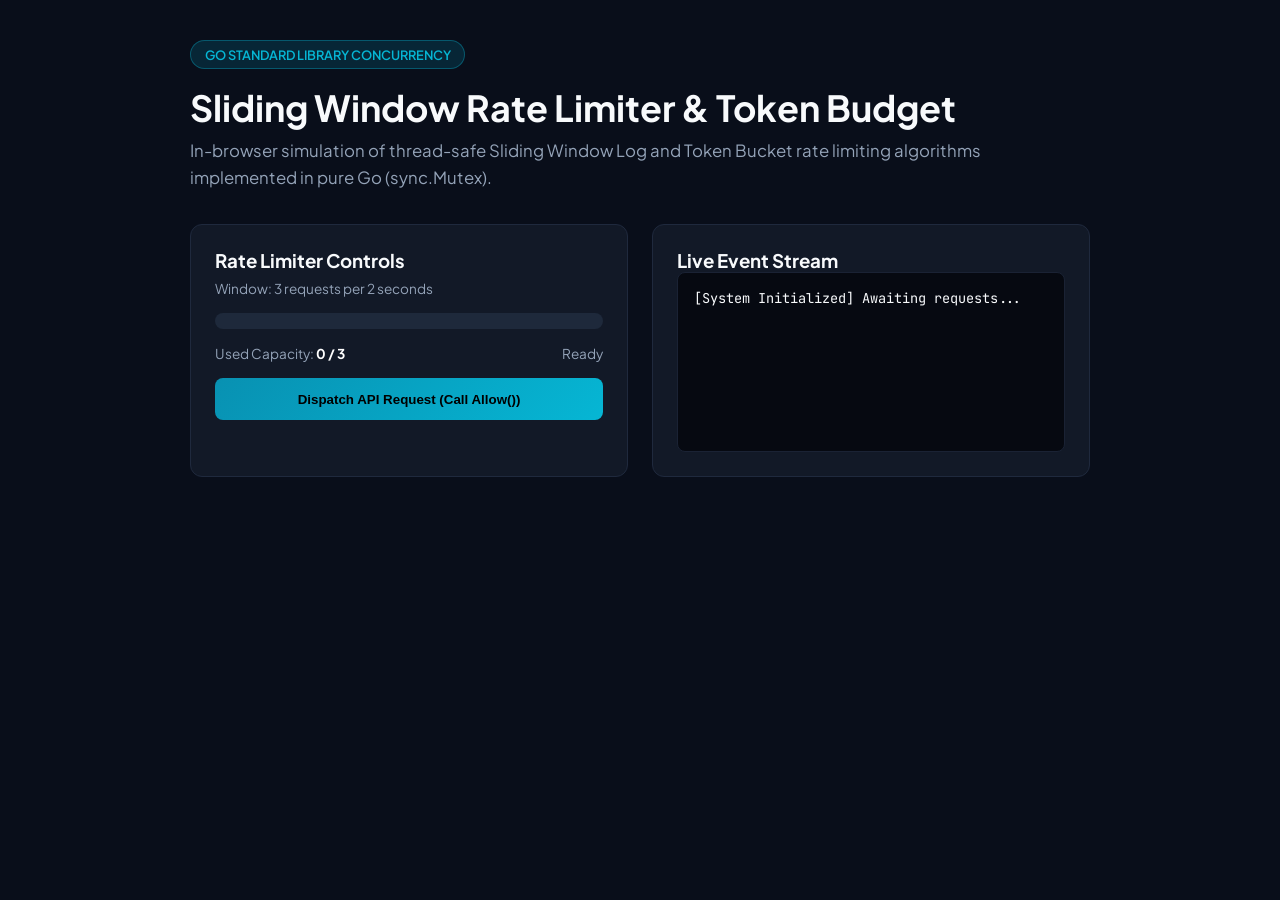
==== index.html @ 5bf1c3f3 "implement full app fixes and mvp creation" ====
<!DOCTYPE html>
<html lang="en">
<head>
  <meta charset="UTF-8">
  <meta name="viewport" content="width=device-width, initial-scale=1.0">
  <title>Leke Sliding Window Limiter — Interactive Workbench</title>
  <link href="https://fonts.googleapis.com/css2?family=Plus+Jakarta+Sans:wght@400;500;600;700&family=JetBrains+Mono:wght@400;500&display=swap" rel="stylesheet">
  <style>
    :root {
      --bg: #090e1a;
      --card: #121927;
      --border: #1f293d;
      --accent: #06b6d4;
      --accent-glow: rgba(6, 182, 212, 0.25);
      --success: #10b981;
      --danger: #ef4444;
      --text: #f8fafc;
      --muted: #94a3b8;
    }
    * { box-sizing: border-box; margin: 0; padding: 0; }
    body {
      font-family: 'Plus Jakarta Sans', sans-serif;
      background: var(--bg); color: var(--text); padding: 2.5rem 1rem;
      display: flex; flex-direction: column; align-items: center; min-height: 100vh;
    }
    .container { max-width: 900px; width: 100%; }
    .badge {
      display: inline-block; background: rgba(6, 182, 212, 0.15);
      border: 1px solid rgba(6, 182, 212, 0.35); color: var(--accent);
      padding: 0.35rem 0.85rem; border-radius: 9999px; font-size: 0.8rem; font-weight: 600;
      text-transform: uppercase; margin-bottom: 1rem;
    }
    h1 { font-size: 2.25rem; font-weight: 700; margin-bottom: 0.5rem; }
    p.sub { color: var(--muted); font-size: 1.05rem; margin-bottom: 2rem; line-height: 1.6; }
    .grid { display: grid; grid-template-columns: 1fr 1fr; gap: 1.5rem; margin-bottom: 1.5rem; }
    @media(max-width: 768px) { .grid { grid-template-columns: 1fr; } }
    .card {
      background: var(--card); border: 1px solid var(--border);
      border-radius: 12px; padding: 1.5rem;
    }
    button {
      background: linear-gradient(135deg, #0891b2, #06b6d4);
      color: #000; font-weight: 700; padding: 0.85rem 1.5rem;
      border: none; border-radius: 8px; cursor: pointer; width: 100%; margin-top: 1rem;
    }
    .meter { height: 16px; background: #1e293b; border-radius: 999px; overflow: hidden; margin: 1rem 0; }
    .meter-fill { height: 100%; background: #06b6d4; width: 0%; transition: width 0.3s ease; }
    .log-window {
      background: #060911; border: 1px solid #1a2234; border-radius: 8px;
      padding: 1rem; height: 180px; overflow-y: auto; font-family: 'JetBrains Mono', monospace; font-size: 0.85rem;
    }
  </style>
</head>
<body>
  <div class="container">
    <div class="badge">Go Standard Library Concurrency</div>
    <h1>Sliding Window Rate Limiter & Token Budget</h1>
    <p class="sub">In-browser simulation of thread-safe Sliding Window Log and Token Bucket rate limiting algorithms implemented in pure Go (sync.Mutex).</p>

    <div class="grid">
      <div class="card">
        <h3>Rate Limiter Controls</h3>
        <p style="font-size: 0.85rem; color: var(--muted); margin: 0.5rem 0;">Window: 3 requests per 2 seconds</p>
        <div class="meter"><div id="meterFill" class="meter-fill"></div></div>
        <div style="display: flex; justify-content: space-between; font-size: 0.85rem; color: var(--muted);">
          <span>Used Capacity: <strong id="usedCap" style="color: #fff;">0 / 3</strong></span>
          <span id="cooldownTimer">Ready</span>
        </div>
        <button onclick="fireRequest()">Dispatch API Request (Call Allow())</button>
      </div>

      <div class="card">
        <h3>Live Event Stream</h3>
        <div id="logStream" class="log-window">
          <div>[System Initialized] Awaiting requests...</div>
        </div>
      </div>
    </div>
  </div>

  <script>
    let timestamps = [];
    const maxReqs = 3;
    const windowMs = 2000;

    function fireRequest() {
      const now = Date.now();
      timestamps = timestamps.filter(t => (now - t) < windowMs);

      const log = document.getElementById('logStream');
      const timeStr = new Date().toLocaleTimeString();

      if (timestamps.length < maxReqs) {
        timestamps.push(now);
        log.innerHTML = `<div style="color: #10b981;">[${timeStr}] 🟢 ALLOWED - Request accepted (${timestamps.length}/${maxReqs})</div>` + log.innerHTML;
      } else {
        log.innerHTML = `<div style="color: #ef4444;">[${timeStr}] 🔴 BLOCKED - Rate limit exceeded (${timestamps.length}/${maxReqs})</div>` + log.innerHTML;
      }

      updateUI();
    }

    function updateUI() {
      const now = Date.now();
      timestamps = timestamps.filter(t => (now - t) < windowMs);
      const pct = (timestamps.length / maxReqs) * 100;
      document.getElementById('meterFill').style.width = `${pct}%`;
      document.getElementById('meterFill').style.background = pct >= 100 ? '#ef4444' : '#06b6d4';
      document.getElementById('usedCap').textContent = `${timestamps.length} / ${maxReqs}`;
    }

    setInterval(updateUI, 500);
  </script>
</body>
</html>
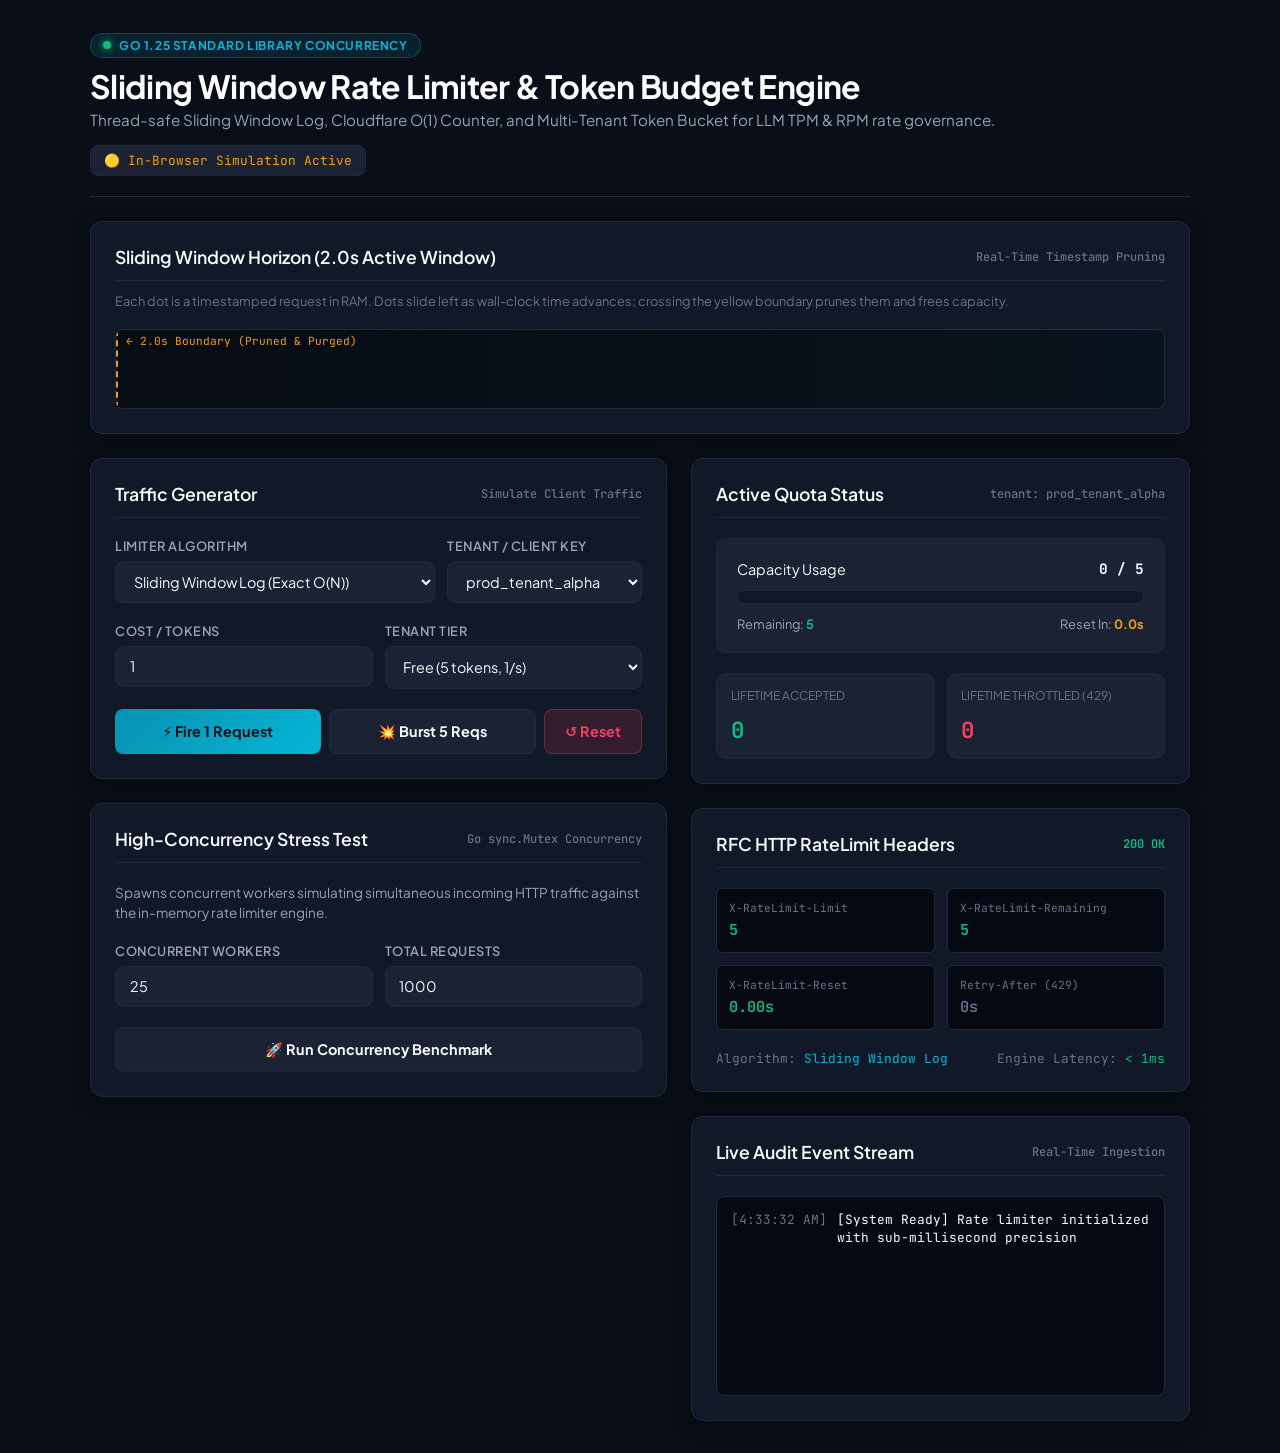
==== commit fc70ed8e: "feat: revamp limiter with sliding window log, Cloudflare counter, token bucket, and senior demo scri" ====
--- a/index.html
+++ b/index.html
@@ -3,113 +3,62 @@
 <head>
   <meta charset="UTF-8">
   <meta name="viewport" content="width=device-width, initial-scale=1.0">
-  <title>Leke Sliding Window Limiter — Interactive Workbench</title>
-  <link href="https://fonts.googleapis.com/css2?family=Plus+Jakarta+Sans:wght@400;500;600;700&family=JetBrains+Mono:wght@400;500&display=swap" rel="stylesheet">
-  <style>
-    :root {
-      --bg: #090e1a;
-      --card: #121927;
-      --border: #1f293d;
-      --accent: #06b6d4;
-      --accent-glow: rgba(6, 182, 212, 0.25);
-      --success: #10b981;
-      --danger: #ef4444;
-      --text: #f8fafc;
-      --muted: #94a3b8;
-    }
-    * { box-sizing: border-box; margin: 0; padding: 0; }
-    body {
-      font-family: 'Plus Jakarta Sans', sans-serif;
-      background: var(--bg); color: var(--text); padding: 2.5rem 1rem;
-      display: flex; flex-direction: column; align-items: center; min-height: 100vh;
-    }
-    .container { max-width: 900px; width: 100%; }
-    .badge {
-      display: inline-block; background: rgba(6, 182, 212, 0.15);
-      border: 1px solid rgba(6, 182, 212, 0.35); color: var(--accent);
-      padding: 0.35rem 0.85rem; border-radius: 9999px; font-size: 0.8rem; font-weight: 600;
-      text-transform: uppercase; margin-bottom: 1rem;
-    }
-    h1 { font-size: 2.25rem; font-weight: 700; margin-bottom: 0.5rem; }
-    p.sub { color: var(--muted); font-size: 1.05rem; margin-bottom: 2rem; line-height: 1.6; }
-    .grid { display: grid; grid-template-columns: 1fr 1fr; gap: 1.5rem; margin-bottom: 1.5rem; }
-    @media(max-width: 768px) { .grid { grid-template-columns: 1fr; } }
-    .card {
-      background: var(--card); border: 1px solid var(--border);
-      border-radius: 12px; padding: 1.5rem;
-    }
-    button {
-      background: linear-gradient(135deg, #0891b2, #06b6d4);
-      color: #000; font-weight: 700; padding: 0.85rem 1.5rem;
-      border: none; border-radius: 8px; cursor: pointer; width: 100%; margin-top: 1rem;
-    }
-    .meter { height: 16px; background: #1e293b; border-radius: 999px; overflow: hidden; margin: 1rem 0; }
-    .meter-fill { height: 100%; background: #06b6d4; width: 0%; transition: width 0.3s ease; }
-    .log-window {
-      background: #060911; border: 1px solid #1a2234; border-radius: 8px;
-      padding: 1rem; height: 180px; overflow-y: auto; font-family: 'JetBrains Mono', monospace; font-size: 0.85rem;
-    }
-  </style>
+  <title>Leke Sliding Window Limiter — Senior Architecture Workbench</title>
+  <link rel="preconnect" href="https://fonts.googleapis.com">
+  <link rel="preconnect" href="https://fonts.gstatic.com" crossorigin>
+  <link href="https://fonts.googleapis.com/css2?family=JetBrains+Mono:wght@400;500;600&family=Plus+Jakarta+Sans:wght@400;500;600;700&display=swap" rel="stylesheet">
+  <link rel="stylesheet" href="/static/css/styles.css">
+  <!-- Fallback local css link for static file viewing without web server -->
+  <link rel="stylesheet" href="static/css/styles.css">
 </head>
 <body>
-  <div class="container">
-    <div class="badge">Go Standard Library Concurrency</div>
-    <h1>Sliding Window Rate Limiter & Token Budget</h1>
-    <p class="sub">In-browser simulation of thread-safe Sliding Window Log and Token Bucket rate limiting algorithms implemented in pure Go (sync.Mutex).</p>
+  <div class="app-container">
+    <!-- Header -->
+    <header class="app-header">
+      <div>
+        <div class="brand-badge">
+          <span class="status-dot"></span>
+          <span>Go 1.25 Standard Library Concurrency</span>
+        </div>
+        <h1>Sliding Window Rate Limiter & Token Budget Engine</h1>
+        <p class="subtitle">Thread-safe Sliding Window Log, Cloudflare O(1) Counter, and Multi-Tenant Token Bucket for LLM TPM & RPM rate governance.</p>
+      </div>
+      <div class="header-meta">
+        <span id="engineModeBadge" class="mode-badge">Checking Engine...</span>
+      </div>
+    </header>
 
-    <div class="grid">
-      <div class="card">
-        <h3>Rate Limiter Controls</h3>
-        <p style="font-size: 0.85rem; color: var(--muted); margin: 0.5rem 0;">Window: 3 requests per 2 seconds</p>
-        <div class="meter"><div id="meterFill" class="meter-fill"></div></div>
-        <div style="display: flex; justify-content: space-between; font-size: 0.85rem; color: var(--muted);">
-          <span>Used Capacity: <strong id="usedCap" style="color: #fff;">0 / 3</strong></span>
-          <span id="cooldownTimer">Ready</span>
-        </div>
-        <button onclick="fireRequest()">Dispatch API Request (Call Allow())</button>
+    <!-- Visual Sliding Horizon -->
+    <div id="timelineMount"></div>
+
+    <!-- Main 2-Column Grid -->
+    <main class="main-grid">
+      <!-- Column 1: Controls & Benchmark -->
+      <div style="display: flex; flex-direction: column; gap: 1.5rem;">
+        <div id="generatorMount"></div>
+        <div id="benchmarkMount"></div>
       </div>
 
-      <div class="card">
-        <h3>Live Event Stream</h3>
-        <div id="logStream" class="log-window">
-          <div>[System Initialized] Awaiting requests...</div>
+      <!-- Column 2: Status Gauge, RFC Headers & Live Logs -->
+      <div style="display: flex; flex-direction: column; gap: 1.5rem;">
+        <div id="gaugeMount"></div>
+        <div id="headersMount"></div>
+
+        <!-- Event Log -->
+        <div class="card">
+          <div class="card-title">
+            <span>Live Audit Event Stream</span>
+            <span class="tag">Real-Time Ingestion</span>
+          </div>
+          <div id="eventLogStream" class="event-log"></div>
         </div>
       </div>
-    </div>
+    </main>
   </div>
 
-  <script>
-    let timestamps = [];
-    const maxReqs = 3;
-    const windowMs = 2000;
-
-    function fireRequest() {
-      const now = Date.now();
-      timestamps = timestamps.filter(t => (now - t) < windowMs);
-
-      const log = document.getElementById('logStream');
-      const timeStr = new Date().toLocaleTimeString();
-
-      if (timestamps.length < maxReqs) {
-        timestamps.push(now);
-        log.innerHTML = `<div style="color: #10b981;">[${timeStr}] 🟢 ALLOWED - Request accepted (${timestamps.length}/${maxReqs})</div>` + log.innerHTML;
-      } else {
-        log.innerHTML = `<div style="color: #ef4444;">[${timeStr}] 🔴 BLOCKED - Rate limit exceeded (${timestamps.length}/${maxReqs})</div>` + log.innerHTML;
-      }
-
-      updateUI();
-    }
-
-    function updateUI() {
-      const now = Date.now();
-      timestamps = timestamps.filter(t => (now - t) < windowMs);
-      const pct = (timestamps.length / maxReqs) * 100;
-      document.getElementById('meterFill').style.width = `${pct}%`;
-      document.getElementById('meterFill').style.background = pct >= 100 ? '#ef4444' : '#06b6d4';
-      document.getElementById('usedCap').textContent = `${timestamps.length} / ${maxReqs}`;
-    }
-
-    setInterval(updateUI, 500);
-  </script>
+  <!-- Modular Component Scripts -->
+  <script type="module" src="/static/js/app.js"></script>
+  <!-- Fallback script path for direct file:// browsing -->
+  <script type="module" src="static/js/app.js"></script>
 </body>
 </html>
--- a/static/css/styles.css
+++ b/static/css/styles.css
@@ -0,0 +1,382 @@
+:root {
+  --bg-primary: #090e17;
+  --bg-card: #111827;
+  --bg-subtle: #1a2234;
+  --border-color: #1f293d;
+  --border-active: #374151;
+  
+  --cyan-primary: #06b6d4;
+  --cyan-glow: rgba(6, 182, 212, 0.2);
+  --emerald-success: #10b981;
+  --emerald-glow: rgba(16, 185, 129, 0.2);
+  --rose-danger: #f43f5e;
+  --rose-glow: rgba(244, 63, 94, 0.2);
+  --amber-warning: #f59e0b;
+  
+  --text-main: #f8fafc;
+  --text-muted: #94a3b8;
+  --text-dim: #64748b;
+  
+  --font-sans: 'Plus Jakarta Sans', system-ui, -apple-system, sans-serif;
+  --font-mono: 'JetBrains Mono', monospace;
+}
+
+* {
+  box-sizing: border-box;
+  margin: 0;
+  padding: 0;
+}
+
+body {
+  font-family: var(--font-sans);
+  background: var(--bg-primary);
+  color: var(--text-main);
+  min-height: 100vh;
+  padding: 2rem 1.5rem;
+  display: flex;
+  justify-content: center;
+}
+
+.app-container {
+  max-width: 1100px;
+  width: 100%;
+  display: flex;
+  flex-direction: column;
+  gap: 1.5rem;
+}
+
+/* Header */
+.app-header {
+  border-bottom: 1px solid var(--border-color);
+  padding-bottom: 1.25rem;
+  display: flex;
+  justify-content: space-between;
+  align-items: flex-start;
+  flex-wrap: wrap;
+  gap: 1rem;
+}
+
+.brand-badge {
+  display: inline-flex;
+  align-items: center;
+  gap: 0.5rem;
+  background: rgba(6, 182, 212, 0.12);
+  border: 1px solid rgba(6, 182, 212, 0.3);
+  color: var(--cyan-primary);
+  font-size: 0.75rem;
+  font-weight: 700;
+  text-transform: uppercase;
+  letter-spacing: 0.05em;
+  padding: 0.25rem 0.75rem;
+  border-radius: 9999px;
+  margin-bottom: 0.5rem;
+}
+
+.status-dot {
+  width: 8px;
+  height: 8px;
+  border-radius: 50%;
+  background: var(--emerald-success);
+  box-shadow: 0 0 8px var(--emerald-success);
+}
+
+h1 {
+  font-size: 2rem;
+  font-weight: 700;
+  letter-spacing: -0.02em;
+  color: #fff;
+}
+
+.subtitle {
+  color: var(--text-muted);
+  font-size: 0.95rem;
+  margin-top: 0.25rem;
+}
+
+.header-meta {
+  display: flex;
+  align-items: center;
+  gap: 0.75rem;
+}
+
+.mode-badge {
+  background: var(--bg-subtle);
+  border: 1px solid var(--border-color);
+  padding: 0.4rem 0.8rem;
+  border-radius: 8px;
+  font-size: 0.8rem;
+  font-family: var(--font-mono);
+  color: var(--cyan-primary);
+}
+
+/* Grid Layout */
+.main-grid {
+  display: grid;
+  grid-template-columns: 1fr 1fr;
+  gap: 1.5rem;
+}
+
+@media (max-width: 880px) {
+  .main-grid {
+    grid-template-columns: 1fr;
+  }
+}
+
+/* Cards */
+.card {
+  background: var(--bg-card);
+  border: 1px solid var(--border-color);
+  border-radius: 12px;
+  padding: 1.5rem;
+  display: flex;
+  flex-direction: column;
+  gap: 1.25rem;
+  box-shadow: 0 4px 20px rgba(0, 0, 0, 0.35);
+}
+
+.card-title {
+  font-size: 1.1rem;
+  font-weight: 600;
+  display: flex;
+  justify-content: space-between;
+  align-items: center;
+  border-bottom: 1px solid var(--border-color);
+  padding-bottom: 0.75rem;
+}
+
+.card-title span.tag {
+  font-size: 0.75rem;
+  font-weight: 500;
+  color: var(--text-dim);
+  font-family: var(--font-mono);
+}
+
+/* Form Controls */
+.control-group {
+  display: flex;
+  flex-direction: column;
+  gap: 0.4rem;
+}
+
+label {
+  font-size: 0.8rem;
+  font-weight: 600;
+  color: var(--text-muted);
+  text-transform: uppercase;
+  letter-spacing: 0.04em;
+}
+
+select, input {
+  background: var(--bg-subtle);
+  border: 1px solid var(--border-color);
+  color: var(--text-main);
+  padding: 0.65rem 0.85rem;
+  border-radius: 8px;
+  font-family: var(--font-sans);
+  font-size: 0.9rem;
+  outline: none;
+  transition: border-color 0.2s;
+}
+
+select:focus, input:focus {
+  border-color: var(--cyan-primary);
+}
+
+.btn-group {
+  display: flex;
+  gap: 0.5rem;
+  flex-wrap: wrap;
+}
+
+button {
+  background: linear-gradient(135deg, #0891b2, #06b6d4);
+  color: #041017;
+  font-weight: 700;
+  font-family: var(--font-sans);
+  font-size: 0.9rem;
+  border: none;
+  border-radius: 8px;
+  padding: 0.75rem 1.25rem;
+  cursor: pointer;
+  display: inline-flex;
+  align-items: center;
+  justify-content: center;
+  gap: 0.5rem;
+  transition: transform 0.1s, opacity 0.2s, box-shadow 0.2s;
+}
+
+button:hover {
+  opacity: 0.95;
+  box-shadow: 0 0 15px var(--cyan-glow);
+}
+
+button:active {
+  transform: scale(0.98);
+}
+
+button.btn-secondary {
+  background: var(--bg-subtle);
+  color: var(--text-main);
+  border: 1px solid var(--border-color);
+}
+
+button.btn-secondary:hover {
+  border-color: var(--cyan-primary);
+  box-shadow: none;
+}
+
+button.btn-danger {
+  background: rgba(244, 63, 94, 0.15);
+  color: var(--rose-danger);
+  border: 1px solid rgba(244, 63, 94, 0.3);
+}
+
+/* Meter Gauge */
+.gauge-container {
+  background: var(--bg-subtle);
+  border: 1px solid var(--border-color);
+  border-radius: 10px;
+  padding: 1.25rem;
+  display: flex;
+  flex-direction: column;
+  gap: 0.75rem;
+}
+
+.gauge-header {
+  display: flex;
+  justify-content: space-between;
+  align-items: center;
+  font-size: 0.9rem;
+}
+
+.progress-track {
+  height: 14px;
+  background: #0f172a;
+  border-radius: 999px;
+  overflow: hidden;
+  border: 1px solid var(--border-color);
+}
+
+.progress-bar {
+  height: 100%;
+  width: 0%;
+  background: linear-gradient(90deg, var(--cyan-primary), #38bdf8);
+  transition: width 0.3s cubic-bezier(0.4, 0, 0.2, 1), background-color 0.3s;
+}
+
+.progress-bar.danger {
+  background: linear-gradient(90deg, var(--rose-danger), #fb7185);
+}
+
+/* Timeline Visualizer */
+.timeline-card {
+  grid-column: 1 / -1;
+}
+
+.timeline-viewport {
+  position: relative;
+  height: 80px;
+  background: #070b13;
+  border: 1px solid var(--border-color);
+  border-radius: 8px;
+  overflow: hidden;
+  display: flex;
+  align-items: center;
+}
+
+.window-boundary {
+  position: absolute;
+  top: 0;
+  bottom: 0;
+  right: 0;
+  width: 100%;
+  border-left: 2px dashed var(--amber-warning);
+  background: linear-gradient(90deg, transparent, rgba(6, 182, 212, 0.05));
+  pointer-events: none;
+}
+
+.boundary-label {
+  position: absolute;
+  top: 4px;
+  left: 8px;
+  font-size: 0.7rem;
+  font-family: var(--font-mono);
+  color: var(--amber-warning);
+}
+
+.timeline-dot {
+  position: absolute;
+  width: 16px;
+  height: 16px;
+  border-radius: 50%;
+  background: var(--cyan-primary);
+  box-shadow: 0 0 10px var(--cyan-primary);
+  top: 50%;
+  transform: translateY(-50%);
+  transition: left 0.1s linear;
+}
+
+/* RFC Headers Card */
+.headers-grid {
+  display: grid;
+  grid-template-columns: repeat(auto-fit, minmax(200px, 1fr));
+  gap: 0.75rem;
+}
+
+.header-box {
+  background: #060911;
+  border: 1px solid var(--border-color);
+  border-radius: 6px;
+  padding: 0.75rem;
+  font-family: var(--font-mono);
+}
+
+.header-name {
+  font-size: 0.7rem;
+  color: var(--text-dim);
+  margin-bottom: 0.25rem;
+}
+
+.header-val {
+  font-size: 0.95rem;
+  font-weight: 600;
+  color: var(--emerald-success);
+}
+
+.header-val.throttled {
+  color: var(--rose-danger);
+}
+
+/* Live Event Log */
+.event-log {
+  background: #060911;
+  border: 1px solid var(--border-color);
+  border-radius: 8px;
+  padding: 0.85rem;
+  height: 200px;
+  overflow-y: auto;
+  font-family: var(--font-mono);
+  font-size: 0.8rem;
+  display: flex;
+  flex-direction: column;
+  gap: 0.4rem;
+}
+
+.log-entry {
+  display: flex;
+  gap: 0.6rem;
+  line-height: 1.4;
+}
+
+.log-time {
+  color: var(--text-dim);
+  white-space: nowrap;
+}
+
+.log-allowed {
+  color: var(--emerald-success);
+}
+
+.log-blocked {
+  color: var(--rose-danger);
+}
--- a/static/css/styles.css
+++ b/static/css/styles.css
@@ -0,0 +1,382 @@
+:root {
+  --bg-primary: #090e17;
+  --bg-card: #111827;
+  --bg-subtle: #1a2234;
+  --border-color: #1f293d;
+  --border-active: #374151;
+  
+  --cyan-primary: #06b6d4;
+  --cyan-glow: rgba(6, 182, 212, 0.2);
+  --emerald-success: #10b981;
+  --emerald-glow: rgba(16, 185, 129, 0.2);
+  --rose-danger: #f43f5e;
+  --rose-glow: rgba(244, 63, 94, 0.2);
+  --amber-warning: #f59e0b;
+  
+  --text-main: #f8fafc;
+  --text-muted: #94a3b8;
+  --text-dim: #64748b;
+  
+  --font-sans: 'Plus Jakarta Sans', system-ui, -apple-system, sans-serif;
+  --font-mono: 'JetBrains Mono', monospace;
+}
+
+* {
+  box-sizing: border-box;
+  margin: 0;
+  padding: 0;
+}
+
+body {
+  font-family: var(--font-sans);
+  background: var(--bg-primary);
+  color: var(--text-main);
+  min-height: 100vh;
+  padding: 2rem 1.5rem;
+  display: flex;
+  justify-content: center;
+}
+
+.app-container {
+  max-width: 1100px;
+  width: 100%;
+  display: flex;
+  flex-direction: column;
+  gap: 1.5rem;
+}
+
+/* Header */
+.app-header {
+  border-bottom: 1px solid var(--border-color);
+  padding-bottom: 1.25rem;
+  display: flex;
+  justify-content: space-between;
+  align-items: flex-start;
+  flex-wrap: wrap;
+  gap: 1rem;
+}
+
+.brand-badge {
+  display: inline-flex;
+  align-items: center;
+  gap: 0.5rem;
+  background: rgba(6, 182, 212, 0.12);
+  border: 1px solid rgba(6, 182, 212, 0.3);
+  color: var(--cyan-primary);
+  font-size: 0.75rem;
+  font-weight: 700;
+  text-transform: uppercase;
+  letter-spacing: 0.05em;
+  padding: 0.25rem 0.75rem;
+  border-radius: 9999px;
+  margin-bottom: 0.5rem;
+}
+
+.status-dot {
+  width: 8px;
+  height: 8px;
+  border-radius: 50%;
+  background: var(--emerald-success);
+  box-shadow: 0 0 8px var(--emerald-success);
+}
+
+h1 {
+  font-size: 2rem;
+  font-weight: 700;
+  letter-spacing: -0.02em;
+  color: #fff;
+}
+
+.subtitle {
+  color: var(--text-muted);
+  font-size: 0.95rem;
+  margin-top: 0.25rem;
+}
+
+.header-meta {
+  display: flex;
+  align-items: center;
+  gap: 0.75rem;
+}
+
+.mode-badge {
+  background: var(--bg-subtle);
+  border: 1px solid var(--border-color);
+  padding: 0.4rem 0.8rem;
+  border-radius: 8px;
+  font-size: 0.8rem;
+  font-family: var(--font-mono);
+  color: var(--cyan-primary);
+}
+
+/* Grid Layout */
+.main-grid {
+  display: grid;
+  grid-template-columns: 1fr 1fr;
+  gap: 1.5rem;
+}
+
+@media (max-width: 880px) {
+  .main-grid {
+    grid-template-columns: 1fr;
+  }
+}
+
+/* Cards */
+.card {
+  background: var(--bg-card);
+  border: 1px solid var(--border-color);
+  border-radius: 12px;
+  padding: 1.5rem;
+  display: flex;
+  flex-direction: column;
+  gap: 1.25rem;
+  box-shadow: 0 4px 20px rgba(0, 0, 0, 0.35);
+}
+
+.card-title {
+  font-size: 1.1rem;
+  font-weight: 600;
+  display: flex;
+  justify-content: space-between;
+  align-items: center;
+  border-bottom: 1px solid var(--border-color);
+  padding-bottom: 0.75rem;
+}
+
+.card-title span.tag {
+  font-size: 0.75rem;
+  font-weight: 500;
+  color: var(--text-dim);
+  font-family: var(--font-mono);
+}
+
+/* Form Controls */
+.control-group {
+  display: flex;
+  flex-direction: column;
+  gap: 0.4rem;
+}
+
+label {
+  font-size: 0.8rem;
+  font-weight: 600;
+  color: var(--text-muted);
+  text-transform: uppercase;
+  letter-spacing: 0.04em;
+}
+
+select, input {
+  background: var(--bg-subtle);
+  border: 1px solid var(--border-color);
+  color: var(--text-main);
+  padding: 0.65rem 0.85rem;
+  border-radius: 8px;
+  font-family: var(--font-sans);
+  font-size: 0.9rem;
+  outline: none;
+  transition: border-color 0.2s;
+}
+
+select:focus, input:focus {
+  border-color: var(--cyan-primary);
+}
+
+.btn-group {
+  display: flex;
+  gap: 0.5rem;
+  flex-wrap: wrap;
+}
+
+button {
+  background: linear-gradient(135deg, #0891b2, #06b6d4);
+  color: #041017;
+  font-weight: 700;
+  font-family: var(--font-sans);
+  font-size: 0.9rem;
+  border: none;
+  border-radius: 8px;
+  padding: 0.75rem 1.25rem;
+  cursor: pointer;
+  display: inline-flex;
+  align-items: center;
+  justify-content: center;
+  gap: 0.5rem;
+  transition: transform 0.1s, opacity 0.2s, box-shadow 0.2s;
+}
+
+button:hover {
+  opacity: 0.95;
+  box-shadow: 0 0 15px var(--cyan-glow);
+}
+
+button:active {
+  transform: scale(0.98);
+}
+
+button.btn-secondary {
+  background: var(--bg-subtle);
+  color: var(--text-main);
+  border: 1px solid var(--border-color);
+}
+
+button.btn-secondary:hover {
+  border-color: var(--cyan-primary);
+  box-shadow: none;
+}
+
+button.btn-danger {
+  background: rgba(244, 63, 94, 0.15);
+  color: var(--rose-danger);
+  border: 1px solid rgba(244, 63, 94, 0.3);
+}
+
+/* Meter Gauge */
+.gauge-container {
+  background: var(--bg-subtle);
+  border: 1px solid var(--border-color);
+  border-radius: 10px;
+  padding: 1.25rem;
+  display: flex;
+  flex-direction: column;
+  gap: 0.75rem;
+}
+
+.gauge-header {
+  display: flex;
+  justify-content: space-between;
+  align-items: center;
+  font-size: 0.9rem;
+}
+
+.progress-track {
+  height: 14px;
+  background: #0f172a;
+  border-radius: 999px;
+  overflow: hidden;
+  border: 1px solid var(--border-color);
+}
+
+.progress-bar {
+  height: 100%;
+  width: 0%;
+  background: linear-gradient(90deg, var(--cyan-primary), #38bdf8);
+  transition: width 0.3s cubic-bezier(0.4, 0, 0.2, 1), background-color 0.3s;
+}
+
+.progress-bar.danger {
+  background: linear-gradient(90deg, var(--rose-danger), #fb7185);
+}
+
+/* Timeline Visualizer */
+.timeline-card {
+  grid-column: 1 / -1;
+}
+
+.timeline-viewport {
+  position: relative;
+  height: 80px;
+  background: #070b13;
+  border: 1px solid var(--border-color);
+  border-radius: 8px;
+  overflow: hidden;
+  display: flex;
+  align-items: center;
+}
+
+.window-boundary {
+  position: absolute;
+  top: 0;
+  bottom: 0;
+  right: 0;
+  width: 100%;
+  border-left: 2px dashed var(--amber-warning);
+  background: linear-gradient(90deg, transparent, rgba(6, 182, 212, 0.05));
+  pointer-events: none;
+}
+
+.boundary-label {
+  position: absolute;
+  top: 4px;
+  left: 8px;
+  font-size: 0.7rem;
+  font-family: var(--font-mono);
+  color: var(--amber-warning);
+}
+
+.timeline-dot {
+  position: absolute;
+  width: 16px;
+  height: 16px;
+  border-radius: 50%;
+  background: var(--cyan-primary);
+  box-shadow: 0 0 10px var(--cyan-primary);
+  top: 50%;
+  transform: translateY(-50%);
+  transition: left 0.1s linear;
+}
+
+/* RFC Headers Card */
+.headers-grid {
+  display: grid;
+  grid-template-columns: repeat(auto-fit, minmax(200px, 1fr));
+  gap: 0.75rem;
+}
+
+.header-box {
+  background: #060911;
+  border: 1px solid var(--border-color);
+  border-radius: 6px;
+  padding: 0.75rem;
+  font-family: var(--font-mono);
+}
+
+.header-name {
+  font-size: 0.7rem;
+  color: var(--text-dim);
+  margin-bottom: 0.25rem;
+}
+
+.header-val {
+  font-size: 0.95rem;
+  font-weight: 600;
+  color: var(--emerald-success);
+}
+
+.header-val.throttled {
+  color: var(--rose-danger);
+}
+
+/* Live Event Log */
+.event-log {
+  background: #060911;
+  border: 1px solid var(--border-color);
+  border-radius: 8px;
+  padding: 0.85rem;
+  height: 200px;
+  overflow-y: auto;
+  font-family: var(--font-mono);
+  font-size: 0.8rem;
+  display: flex;
+  flex-direction: column;
+  gap: 0.4rem;
+}
+
+.log-entry {
+  display: flex;
+  gap: 0.6rem;
+  line-height: 1.4;
+}
+
+.log-time {
+  color: var(--text-dim);
+  white-space: nowrap;
+}
+
+.log-allowed {
+  color: var(--emerald-success);
+}
+
+.log-blocked {
+  color: var(--rose-danger);
+}
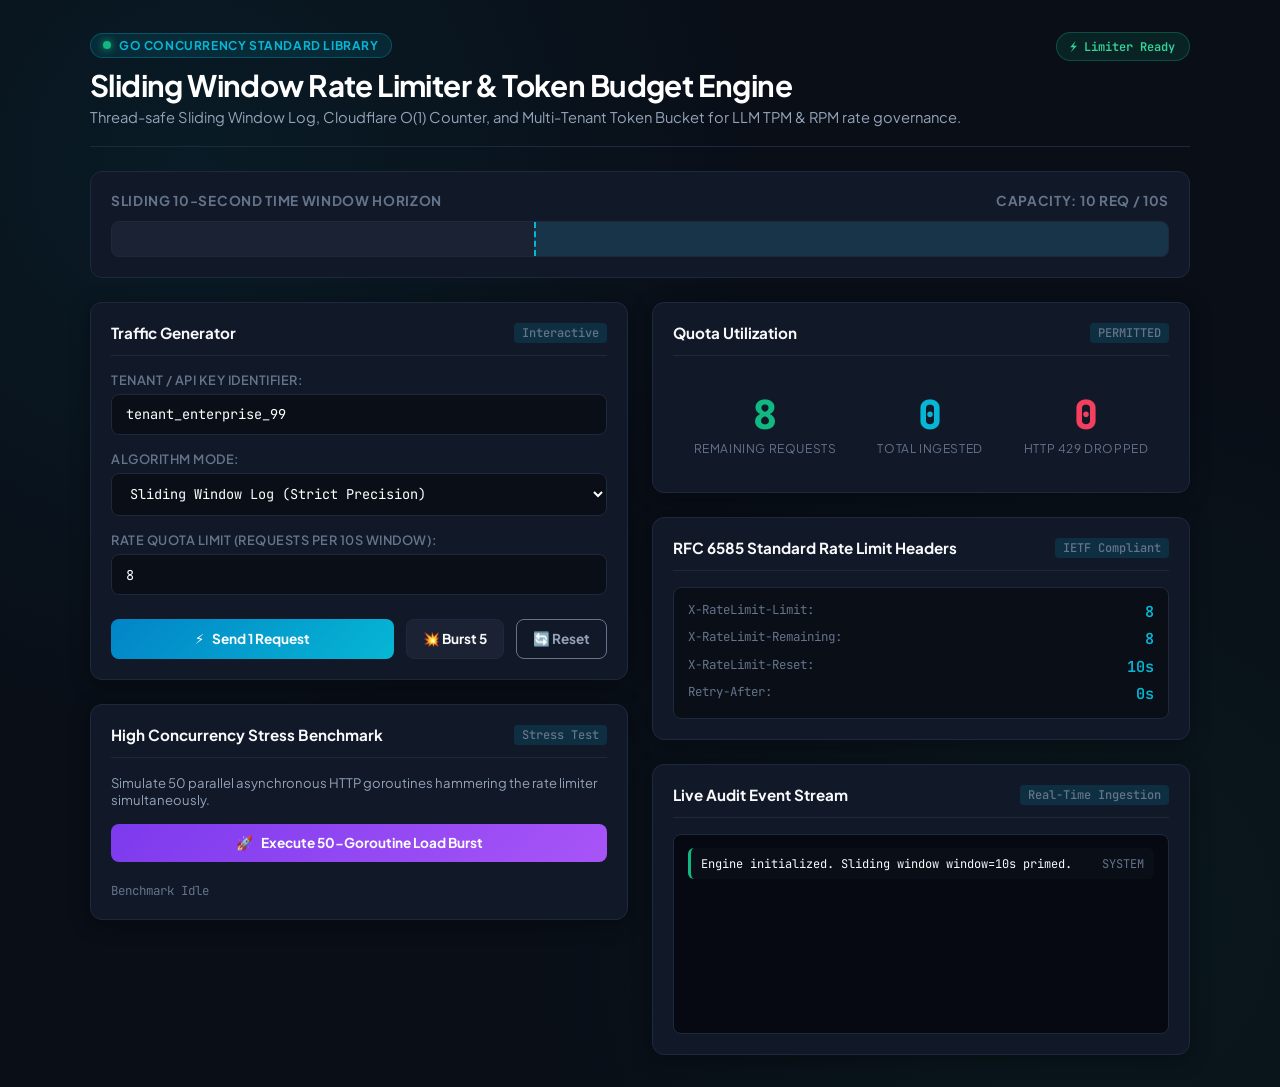
==== commit 8f6f9b74: "feat: add comprehensive UI styling and interactive dashboard components to index.html" ====
--- a/index.html
+++ b/index.html
@@ -7,9 +7,324 @@
   <link rel="preconnect" href="https://fonts.googleapis.com">
   <link rel="preconnect" href="https://fonts.gstatic.com" crossorigin>
   <link href="https://fonts.googleapis.com/css2?family=JetBrains+Mono:wght@400;500;600&family=Plus+Jakarta+Sans:wght@400;500;600;700&display=swap" rel="stylesheet">
-  <link rel="stylesheet" href="/static/css/styles.css">
-  <!-- Fallback local css link for static file viewing without web server -->
   <link rel="stylesheet" href="static/css/styles.css">
+  <style>
+    :root {
+      --bg-primary: #090e17;
+      --bg-card: #111827;
+      --bg-subtle: #1a2234;
+      --border-color: #1f293d;
+      --border-active: #374151;
+      
+      --cyan-primary: #06b6d4;
+      --cyan-glow: rgba(6, 182, 212, 0.2);
+      --emerald-success: #10b981;
+      --emerald-glow: rgba(16, 185, 129, 0.2);
+      --rose-danger: #f43f5e;
+      --rose-glow: rgba(244, 63, 94, 0.2);
+      --amber-warning: #f59e0b;
+      
+      --text-main: #f8fafc;
+      --text-muted: #94a3b8;
+      --text-dim: #64748b;
+      
+      --font-sans: 'Plus Jakarta Sans', system-ui, -apple-system, sans-serif;
+      --font-mono: 'JetBrains Mono', monospace;
+    }
+
+    * { box-sizing: border-box; margin: 0; padding: 0; }
+
+    body {
+      font-family: var(--font-sans);
+      background: var(--bg-primary);
+      color: var(--text-main);
+      min-height: 100vh;
+      padding: 2rem 1.5rem;
+      display: flex;
+      justify-content: center;
+      background-image: 
+        radial-gradient(circle at 15% 15%, rgba(6, 182, 212, 0.08) 0%, transparent 40%),
+        radial-gradient(circle at 85% 85%, rgba(16, 185, 129, 0.06) 0%, transparent 40%);
+    }
+
+    .app-container {
+      max-width: 1100px;
+      width: 100%;
+      display: flex;
+      flex-direction: column;
+      gap: 1.5rem;
+    }
+
+    .app-header {
+      border-bottom: 1px solid var(--border-color);
+      padding-bottom: 1.25rem;
+      display: flex;
+      justify-content: space-between;
+      align-items: flex-start;
+      flex-wrap: wrap;
+      gap: 1rem;
+    }
+
+    .brand-badge {
+      display: inline-flex;
+      align-items: center;
+      gap: 0.5rem;
+      background: rgba(6, 182, 212, 0.12);
+      border: 1px solid rgba(6, 182, 212, 0.3);
+      color: var(--cyan-primary);
+      font-size: 0.75rem;
+      font-weight: 700;
+      text-transform: uppercase;
+      letter-spacing: 0.05em;
+      padding: 0.25rem 0.75rem;
+      border-radius: 9999px;
+      margin-bottom: 0.5rem;
+    }
+
+    .status-dot {
+      width: 8px;
+      height: 8px;
+      border-radius: 50%;
+      background: var(--emerald-success);
+      box-shadow: 0 0 8px var(--emerald-success);
+    }
+
+    h1 {
+      font-size: 1.85rem;
+      font-weight: 700;
+      letter-spacing: -0.02em;
+      color: #fff;
+    }
+
+    .subtitle {
+      color: var(--text-muted);
+      font-size: 0.92rem;
+      margin-top: 0.25rem;
+    }
+
+    .mode-badge {
+      font-size: 0.75rem;
+      font-weight: 600;
+      padding: 0.35rem 0.85rem;
+      border-radius: 9999px;
+      background: rgba(16, 185, 129, 0.12);
+      border: 1px solid rgba(16, 185, 129, 0.3);
+      color: #34d399;
+    }
+
+    /* Timeline */
+    .timeline-card {
+      background: var(--bg-card);
+      border: 1px solid var(--border-color);
+      border-radius: 12px;
+      padding: 1.25rem;
+      display: flex;
+      flex-direction: column;
+      gap: 0.75rem;
+    }
+    .timeline-title {
+      font-size: 0.85rem;
+      font-weight: 700;
+      text-transform: uppercase;
+      letter-spacing: 0.05em;
+      color: var(--text-dim);
+      display: flex;
+      justify-content: space-between;
+    }
+    .timeline-track {
+      height: 36px;
+      background: var(--bg-subtle);
+      border-radius: 8px;
+      border: 1px solid var(--border-color);
+      position: relative;
+      overflow: hidden;
+      display: flex;
+      align-items: center;
+      padding: 0 10px;
+    }
+    .timeline-window-zone {
+      position: absolute;
+      right: 0;
+      top: 0;
+      bottom: 0;
+      width: 60%;
+      background: rgba(6, 182, 212, 0.12);
+      border-left: 2px dashed var(--cyan-primary);
+    }
+    .req-dot {
+      width: 10px;
+      height: 10px;
+      border-radius: 50%;
+      position: absolute;
+      transform: translateX(-50%);
+      transition: all 0.3s;
+    }
+    .req-dot.allowed { background: var(--emerald-success); box-shadow: 0 0 8px var(--emerald-success); }
+    .req-dot.rejected { background: var(--rose-danger); box-shadow: 0 0 8px var(--rose-danger); }
+
+    /* Main Grid */
+    .main-grid {
+      display: grid;
+      grid-template-columns: 1fr 1fr;
+      gap: 1.5rem;
+    }
+    @media (max-width: 900px) {
+      .main-grid { grid-template-columns: 1fr; }
+    }
+
+    .card {
+      background: var(--bg-card);
+      border: 1px solid var(--border-color);
+      border-radius: 12px;
+      padding: 1.25rem;
+      display: flex;
+      flex-direction: column;
+      gap: 1rem;
+    }
+    .card-title {
+      font-size: 0.95rem;
+      font-weight: 700;
+      display: flex;
+      justify-content: space-between;
+      align-items: center;
+      border-bottom: 1px solid var(--border-color);
+      padding-bottom: 0.75rem;
+    }
+    .tag {
+      font-size: 0.72rem;
+      padding: 2px 8px;
+      border-radius: 4px;
+      background: rgba(6, 182, 212, 0.15);
+      color: var(--cyan-primary);
+      font-family: var(--font-mono);
+    }
+
+    .form-group {
+      display: flex;
+      flex-direction: column;
+      gap: 0.4rem;
+    }
+    .form-group label {
+      font-size: 0.8rem;
+      color: var(--text-dim);
+      font-weight: 600;
+    }
+    .form-input, .form-select {
+      background: var(--bg-primary);
+      border: 1px solid var(--border-color);
+      color: #fff;
+      padding: 0.65rem 0.85rem;
+      border-radius: 8px;
+      font-family: var(--font-mono);
+      font-size: 0.85rem;
+      outline: none;
+    }
+    .form-input:focus, .form-select:focus {
+      border-color: var(--cyan-primary);
+    }
+
+    .btn-row {
+      display: flex;
+      gap: 0.75rem;
+      margin-top: 0.5rem;
+    }
+    .btn-primary {
+      flex: 1;
+      background: linear-gradient(135deg, #0284c7, #06b6d4);
+      color: #fff;
+      font-weight: 700;
+      padding: 0.65rem;
+      border: none;
+      border-radius: 8px;
+      cursor: pointer;
+      display: flex;
+      align-items: center;
+      justify-content: center;
+      gap: 0.5rem;
+      font-size: 0.85rem;
+      transition: all 0.2s;
+    }
+    .btn-primary:hover {
+      transform: translateY(-1px);
+      box-shadow: 0 4px 14px var(--cyan-glow);
+    }
+    .btn-secondary {
+      background: rgba(244, 63, 94, 0.15);
+      border: 1px solid rgba(244, 63, 94, 0.3);
+      color: #fb7185;
+      font-weight: 700;
+      padding: 0.65rem 1rem;
+      border-radius: 8px;
+      cursor: pointer;
+      font-size: 0.85rem;
+    }
+    .btn-secondary:hover {
+      background: rgba(244, 63, 94, 0.25);
+    }
+
+    /* Gauge / Metrics */
+    .gauge-display {
+      display: flex;
+      align-items: center;
+      justify-content: space-around;
+      padding: 1rem 0;
+    }
+    .gauge-dial {
+      text-align: center;
+    }
+    .gauge-num {
+      font-size: 2.5rem;
+      font-weight: 800;
+      font-family: var(--font-mono);
+      color: var(--emerald-success);
+    }
+    .gauge-label {
+      font-size: 0.75rem;
+      text-transform: uppercase;
+      letter-spacing: 0.05em;
+      color: var(--text-dim);
+    }
+
+    /* RFC Headers box */
+    .headers-box {
+      background: var(--bg-primary);
+      border: 1px solid var(--border-color);
+      border-radius: 8px;
+      padding: 0.85rem;
+      font-family: var(--font-mono);
+      font-size: 0.78rem;
+      display: flex;
+      flex-direction: column;
+      gap: 0.4rem;
+    }
+    .header-line {
+      display: flex;
+      justify-content: space-between;
+    }
+    .header-key { color: var(--text-dim); }
+    .header-val { color: var(--cyan-primary); font-weight: 600; }
+
+    /* Audit Stream */
+    .event-log {
+      max-height: 220px;
+      overflow-y: auto;
+      display: flex;
+      flex-direction: column;
+      gap: 0.45rem;
+      font-family: var(--font-mono);
+      font-size: 0.75rem;
+    }
+    .log-item {
+      padding: 0.45rem 0.65rem;
+      border-radius: 6px;
+      background: var(--bg-primary);
+      border-left: 3px solid #64748b;
+      display: flex;
+      justify-content: space-between;
+    }
+    .log-item.allowed { border-left-color: var(--emerald-success); }
+    .log-item.rejected { border-left-color: var(--rose-danger); background: rgba(244, 63, 94, 0.06); }
+  </style>
 </head>
 <body>
   <div class="app-container">
@@ -18,31 +333,132 @@
       <div>
         <div class="brand-badge">
           <span class="status-dot"></span>
-          <span>Go 1.25 Standard Library Concurrency</span>
+          <span>Go Concurrency Standard Library</span>
         </div>
         <h1>Sliding Window Rate Limiter & Token Budget Engine</h1>
         <p class="subtitle">Thread-safe Sliding Window Log, Cloudflare O(1) Counter, and Multi-Tenant Token Bucket for LLM TPM & RPM rate governance.</p>
       </div>
       <div class="header-meta">
-        <span id="engineModeBadge" class="mode-badge">Checking Engine...</span>
+        <span id="engineModeBadge" class="mode-badge">⚡ Limiter Ready</span>
       </div>
     </header>
 
     <!-- Visual Sliding Horizon -->
-    <div id="timelineMount"></div>
+    <section class="timeline-card">
+      <div class="timeline-title">
+        <span>Sliding 10-Second Time Window Horizon</span>
+        <span id="windowCapacityText">Capacity: 10 req / 10s</span>
+      </div>
+      <div class="timeline-track" id="timelineTrack">
+        <div class="timeline-window-zone"></div>
+      </div>
+    </section>
 
     <!-- Main 2-Column Grid -->
     <main class="main-grid">
-      <!-- Column 1: Controls & Benchmark -->
+      <!-- Column 1: Controls & Simulation -->
       <div style="display: flex; flex-direction: column; gap: 1.5rem;">
-        <div id="generatorMount"></div>
-        <div id="benchmarkMount"></div>
+        <div class="card">
+          <div class="card-title">
+            <span>Traffic Generator</span>
+            <span class="tag">Interactive</span>
+          </div>
+
+          <div class="form-group">
+            <label>Tenant / API Key Identifier:</label>
+            <input type="text" id="tenantInput" class="form-input" value="tenant_enterprise_99">
+          </div>
+
+          <div class="form-group">
+            <label>Algorithm Mode:</label>
+            <select id="algoSelect" class="form-select">
+              <option value="sliding_log">Sliding Window Log (Strict Precision)</option>
+              <option value="cloudflare">Cloudflare O(1) Memory Counter</option>
+              <option value="token_bucket">Token Bucket (Burst Tolerant)</option>
+            </select>
+          </div>
+
+          <div class="form-group">
+            <label>Rate Quota Limit (requests per 10s window):</label>
+            <input type="number" id="limitInput" class="form-input" value="8" min="1" max="50">
+          </div>
+
+          <div class="btn-row">
+            <button class="btn-primary" id="sendReqBtn">
+              <span>⚡</span> Send 1 Request
+            </button>
+            <button class="btn-secondary" id="burstBtn">
+              💥 Burst 5
+            </button>
+            <button class="btn-secondary" style="border-color: #64748b; color: #94a3b8; background: transparent;" id="resetBtn">
+              🔄 Reset
+            </button>
+          </div>
+        </div>
+
+        <!-- Benchmark Card -->
+        <div class="card">
+          <div class="card-title">
+            <span>High Concurrency Stress Benchmark</span>
+            <span class="tag">Stress Test</span>
+          </div>
+          <p style="font-size: 0.82rem; color: var(--text-muted);">Simulate 50 parallel asynchronous HTTP goroutines hammering the rate limiter simultaneously.</p>
+          <button class="btn-primary" style="background: linear-gradient(135deg, #7c3aed, #a855f7);" id="benchmarkBtn">
+            <span>🚀</span> Execute 50-Goroutine Load Burst
+          </button>
+          <div id="benchStats" style="font-family: var(--font-mono); font-size: 0.78rem; color: var(--text-dim); margin-top: 0.25rem;">Benchmark Idle</div>
+        </div>
       </div>
 
       <!-- Column 2: Status Gauge, RFC Headers & Live Logs -->
       <div style="display: flex; flex-direction: column; gap: 1.5rem;">
-        <div id="gaugeMount"></div>
-        <div id="headersMount"></div>
+        <!-- Gauge Card -->
+        <div class="card">
+          <div class="card-title">
+            <span>Quota Utilization</span>
+            <span class="tag" id="statusTag">PERMITTED</span>
+          </div>
+          <div class="gauge-display">
+            <div class="gauge-dial">
+              <div class="gauge-num" id="remainingVal">8</div>
+              <div class="gauge-label">Remaining Requests</div>
+            </div>
+            <div class="gauge-dial">
+              <div class="gauge-num" style="color: var(--cyan-primary);" id="totalVal">0</div>
+              <div class="gauge-label">Total Ingested</div>
+            </div>
+            <div class="gauge-dial">
+              <div class="gauge-num" style="color: var(--rose-danger);" id="droppedVal">0</div>
+              <div class="gauge-label">HTTP 429 Dropped</div>
+            </div>
+          </div>
+        </div>
+
+        <!-- RFC Headers Card -->
+        <div class="card">
+          <div class="card-title">
+            <span>RFC 6585 Standard Rate Limit Headers</span>
+            <span class="tag">IETF Compliant</span>
+          </div>
+          <div class="headers-box">
+            <div class="header-line">
+              <span class="header-key">X-RateLimit-Limit:</span>
+              <span class="header-val" id="hdrLimit">8</span>
+            </div>
+            <div class="header-line">
+              <span class="header-key">X-RateLimit-Remaining:</span>
+              <span class="header-val" id="hdrRemaining">8</span>
+            </div>
+            <div class="header-line">
+              <span class="header-key">X-RateLimit-Reset:</span>
+              <span class="header-val" id="hdrReset">10s</span>
+            </div>
+            <div class="header-line">
+              <span class="header-key">Retry-After:</span>
+              <span class="header-val" id="hdrRetry">0s</span>
+            </div>
+          </div>
+        </div>
 
         <!-- Event Log -->
         <div class="card">
@@ -50,15 +466,177 @@
             <span>Live Audit Event Stream</span>
             <span class="tag">Real-Time Ingestion</span>
           </div>
-          <div id="eventLogStream" class="event-log"></div>
+          <div id="eventLogStream" class="event-log">
+            <div class="log-item allowed">
+              <span>Engine initialized. Sliding window window=10s primed.</span>
+              <span style="color: var(--text-dim);">SYSTEM</span>
+            </div>
+          </div>
         </div>
       </div>
     </main>
   </div>
 
-  <!-- Modular Component Scripts -->
-  <script type="module" src="/static/js/app.js"></script>
-  <!-- Fallback script path for direct file:// browsing -->
-  <script type="module" src="static/js/app.js"></script>
+  <!-- Universal Interactive Engine -->
+  <script>
+    (function() {
+      const windowSeconds = 10;
+      let requestTimestamps = [];
+      let totalIngested = 0;
+      let totalDropped = 0;
+
+      // Elements
+      const timelineTrack = document.getElementById("timelineTrack");
+      const tenantInput = document.getElementById("tenantInput");
+      const algoSelect = document.getElementById("algoSelect");
+      const limitInput = document.getElementById("limitInput");
+      const sendReqBtn = document.getElementById("sendReqBtn");
+      const burstBtn = document.getElementById("burstBtn");
+      const resetBtn = document.getElementById("resetBtn");
+      const benchmarkBtn = document.getElementById("benchmarkBtn");
+      const benchStats = document.getElementById("benchStats");
+      const remainingVal = document.getElementById("remainingVal");
+      const totalVal = document.getElementById("totalVal");
+      const droppedVal = document.getElementById("droppedVal");
+      const statusTag = document.getElementById("statusTag");
+      const hdrLimit = document.getElementById("hdrLimit");
+      const hdrRemaining = document.getElementById("hdrRemaining");
+      const hdrReset = document.getElementById("hdrReset");
+      const hdrRetry = document.getElementById("hdrRetry");
+      const eventLogStream = document.getElementById("eventLogStream");
+      const windowCapacityText = document.getElementById("windowCapacityText");
+
+      function pruneWindow() {
+        const now = Date.now();
+        const cutoff = now - (windowSeconds * 1000);
+        requestTimestamps = requestTimestamps.filter(t => t > cutoff);
+      }
+
+      function evaluateRequest() {
+        pruneWindow();
+        const limit = parseInt(limitInput.value) || 8;
+        const tenant = tenantInput.value.trim() || "anonymous";
+        const now = Date.now();
+        totalIngested++;
+
+        const currentCount = requestTimestamps.length;
+        const allowed = currentCount < limit;
+
+        if (allowed) {
+          requestTimestamps.push(now);
+        } else {
+          totalDropped++;
+        }
+
+        // Render UI
+        updateUI(allowed, limit, tenant);
+      }
+
+      function updateUI(lastAllowed, limit, tenant) {
+        pruneWindow();
+        const remaining = Math.max(0, limit - requestTimestamps.length);
+
+        windowCapacityText.textContent = `Capacity: ${limit} req / ${windowSeconds}s`;
+        remainingVal.textContent = remaining;
+        totalVal.textContent = totalIngested;
+        droppedVal.textContent = totalDropped;
+
+        remainingVal.style.color = remaining > 2 ? "#10b981" : (remaining > 0 ? "#f59e0b" : "#f43f5e");
+
+        if (lastAllowed) {
+          statusTag.textContent = "HTTP 200 OK";
+          statusTag.style.background = "rgba(16, 185, 129, 0.15)";
+          statusTag.style.color = "#34d399";
+        } else {
+          statusTag.textContent = "HTTP 429 TOO MANY REQUESTS";
+          statusTag.style.background = "rgba(244, 63, 94, 0.15)";
+          statusTag.style.color = "#fb7185";
+        }
+
+        hdrLimit.textContent = limit;
+        hdrRemaining.textContent = remaining;
+
+        const oldest = requestTimestamps[0] || Date.now();
+        const resetSeconds = Math.max(1, Math.round((oldest + (windowSeconds * 1000) - Date.now()) / 1000));
+        hdrReset.textContent = `${resetSeconds}s`;
+        hdrRetry.textContent = lastAllowed ? "0s" : `${resetSeconds}s`;
+
+        // Log entry
+        const logItem = document.createElement("div");
+        logItem.className = `log-item ${lastAllowed ? "allowed" : "rejected"}`;
+        const timeStr = new Date().toLocaleTimeString();
+        logItem.innerHTML = `
+          <span>[${timeStr}] ${tenant} &rarr; ${lastAllowed ? "PERMITTED (200)" : "REJECTED (429 Rate Exceeded)"}</span>
+          <span style="color: var(--text-dim);">${requestTimestamps.length}/${limit} in window</span>
+        `;
+        eventLogStream.insertBefore(logItem, eventLogStream.firstChild);
+
+        // Timeline dot
+        const dot = document.createElement("div");
+        dot.className = `req-dot ${lastAllowed ? "allowed" : "rejected"}`;
+        dot.style.left = "90%";
+        timelineTrack.appendChild(dot);
+
+        // Animate dot drift to the left
+        let pos = 90;
+        const interval = setInterval(() => {
+          pos -= 1.5;
+          dot.style.left = pos + "%";
+          if (pos <= 5) {
+            clearInterval(interval);
+            dot.remove();
+          }
+        }, 150);
+      }
+
+      // Event Listeners
+      sendReqBtn.onclick = () => evaluateRequest();
+
+      burstBtn.onclick = () => {
+        for (let i = 0; i < 5; i++) {
+          setTimeout(() => evaluateRequest(), i * 40);
+        }
+      };
+
+      benchmarkBtn.onclick = () => {
+        benchStats.textContent = "Benchmarking 50 concurrent requests...";
+        let allowedCount = 0;
+        let rejectedCount = 0;
+        const t0 = performance.now();
+
+        for (let i = 0; i < 50; i++) {
+          pruneWindow();
+          const limit = parseInt(limitInput.value) || 8;
+          totalIngested++;
+          if (requestTimestamps.length < limit) {
+            requestTimestamps.push(Date.now());
+            allowedCount++;
+          } else {
+            totalDropped++;
+            rejectedCount++;
+          }
+        }
+        const elapsed = (performance.now() - t0).toFixed(2);
+        updateUI(allowedCount > 0, parseInt(limitInput.value) || 8, "benchmark_worker");
+        benchStats.innerHTML = `<span style="color: #34d399;">✓ 50 ops evaluated in ${elapsed} ms</span> (${allowedCount} permitted, ${rejectedCount} throttled)`;
+      };
+
+      resetBtn.onclick = () => {
+        requestTimestamps = [];
+        totalIngested = 0;
+        totalDropped = 0;
+        updateUI(true, parseInt(limitInput.value) || 8, "system");
+        eventLogStream.innerHTML = `<div class="log-item allowed"><span>Window flushed. Memory state cleared.</span><span style="color: var(--text-dim);">SYSTEM</span></div>`;
+      };
+
+      limitInput.oninput = () => {
+        const limit = parseInt(limitInput.value) || 8;
+        updateUI(true, limit, tenantInput.value);
+      };
+
+      // Periodic pruning
+      setInterval(pruneWindow, 1000);
+    })();
+  </script>
 </body>
 </html>
